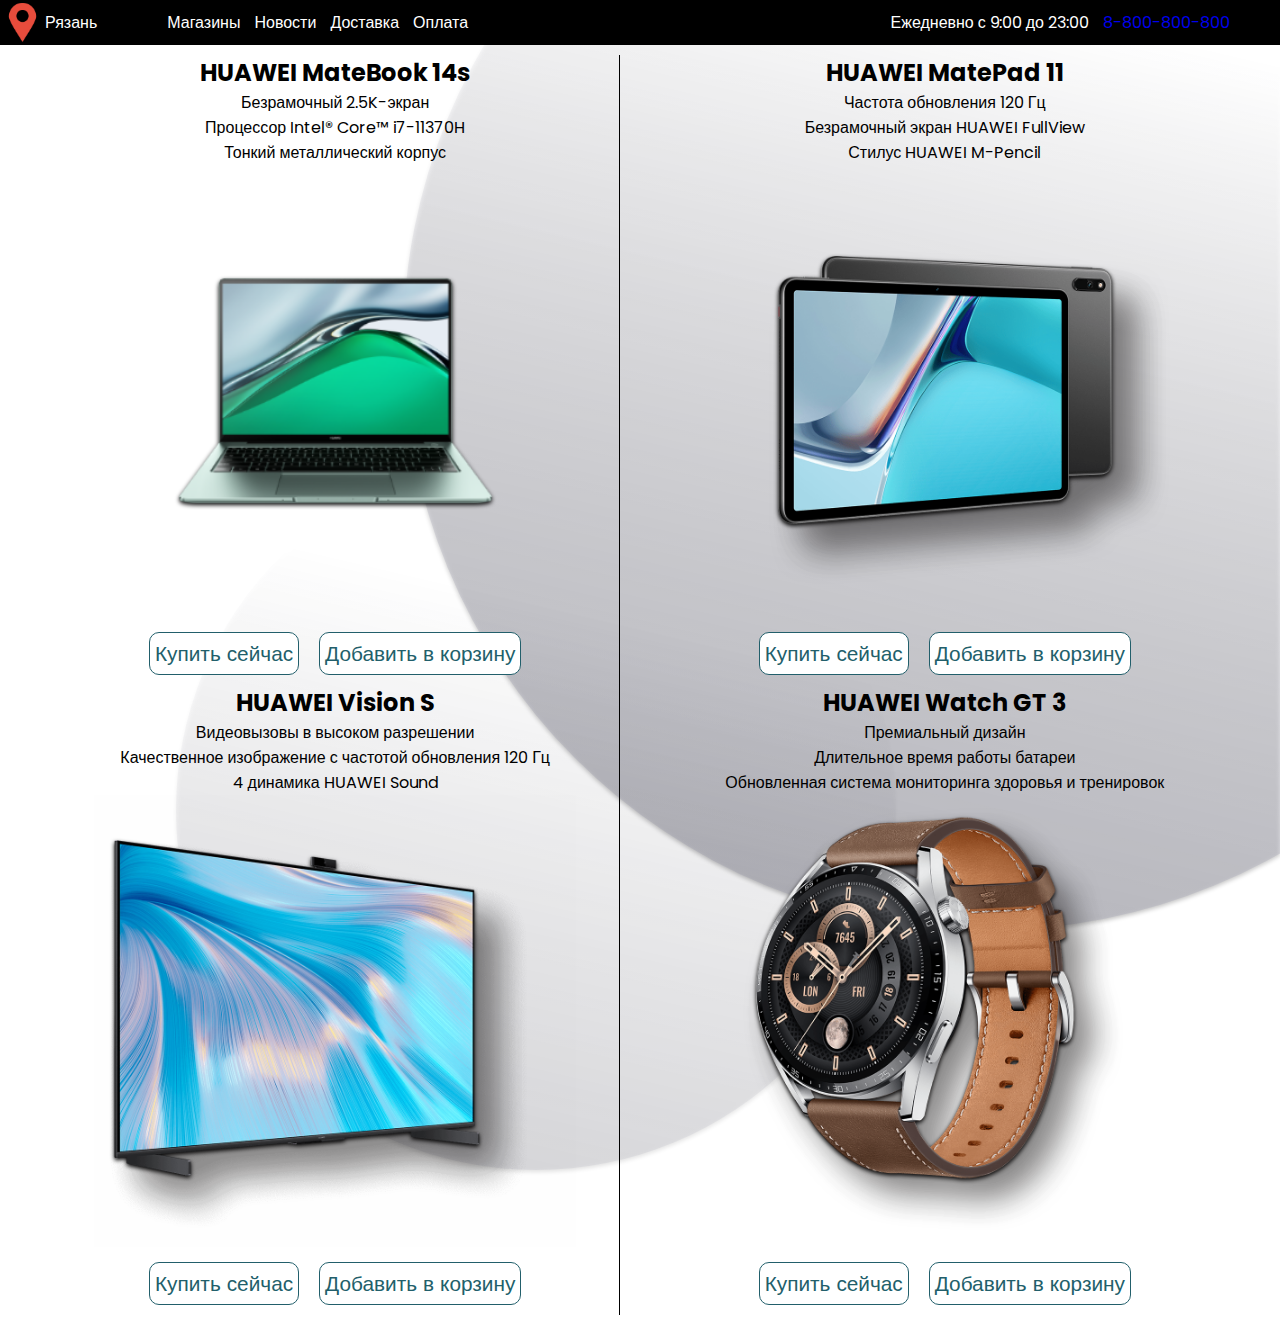
==== products/index.html @ 0e1d16d0 "Add files via upload" ====
<!DOCTYPE html>
<html>
<head>
	<meta charset="utf-8">
	<meta name="viewport" content="width=device-width, initial-scale=1">
	<link rel="stylesheet" type="text/css" href="stylecss.css">
	<link rel="preconnect" href="https://fonts.googleapis.com">
	<link rel="preconnect" href="https://fonts.gstatic.com" crossorigin>
	<link href="https://fonts.googleapis.com/css2?family=Poppins:wght@100&display=swap" rel="stylesheet">
		<title>
			Products
		</title>
</head>
<body>
	<header class="header">
		<div class="top_header">
			<div class="left_head">
				<div class="location">
					<img src="img/location.png" alt="location">
					<a class="city" href="#">Рязань</a>
					<div class="navigation">
						<ul class="nav">
							<li><a class="navbar" href="#">Магазины</a></li>
							<li><a class="navbar" href="#">Новости</a></li>
							<li><a class="navbar" href="#">Доставка</a></li>
							<li><a class="navbar" href="#">Оплата</a></li>
						</ul>
					</div>
				</div>
			</div>
			<div class="right_head">
				<div class="timework">
					Ежедневно с 9:00 до 23:00
					<a href="#" class="phonenum">8-800-800-800</a>
				</div>
				
			</div>
		</div>
	</header>
<section>
	<div class="matebook">
		<h2> HUAWEI MateBook 14s</h2>
		<p>Безрамочный 2.5K-экран</p>
		<p>Процессор Intel® Core™ i7-11370H</p>
		<p>Тонкий металлический корпус</p>
		<img src="img/matebook1.png" alt="matebook">
			<div class="buttons">
				<button class="buy">Купить сейчас</button>
				<button class="buy">Добавить в корзину</button>
			</div>
	</div>
	<div class="matepad">
		<h2>HUAWEI MatePad 11</h2>
		<p>Частота обновления 120 Гц</p>
		<p>Безрамочный экран HUAWEI FullView</p>
		<p>Стилус HUAWEI M-Pencil</p>
		<img src="img/matepad1.png" alt="matepad">
			<div class="buttons">
				<button class="buy">Купить сейчас</button>
				<button class="buy">Добавить в корзину</button>
			</div>
	</div>
	<div class="vision">
		<h2>HUAWEI Vision S</h2>
		<p>Видеовызовы в высоком разрешении</p>
		<p>Качественное изображение с частотой обновления 120 Гц</p>
		<p>4 динамика HUAWEI Sound</p>
		<img src="img/vision1.png" alt="vision">
			<div class="buttons">
				<button class="buy">Купить сейчас</button>
				<button class="buy">Добавить в корзину</button>
			</div>
	</div>
	<div class="watch">
		<h2>HUAWEI Watch GT 3</h2>
		<p>Премиальный дизайн</p>
		<p>Длительное время работы батареи</p>
		<p>Обновленная система мониторинга здоровья и тренировок</p>
		<img src="img/watch1.png" alt="watch">
			<div class="buttons">
				<button class="buy">Купить сейчас</button>
				<button class="buy">Добавить в корзину</button>
			</div>
	</div>
			<img class="big-circle" src="./img/big-eclipse.svg" alt="" />
			<img class="medium-circle" src="./img/mid-eclipse.svg" alt="" />
			
</section>
</body>
</html>
---- products/stylecss.css ----
*{
	font-family: 'Poppins', sans-serif;
	margin: 0;
	padding: 0;
}
.location img{
	height: 5vh;
}
.top_header{
	display: flex;
	justify-content: space-between;
	color: white;
	background-color: black;
	align-items: center;
}
.navbar{
	color: white;
}
.city{
	color: white;
}

ul.nav li{
	display: inline-block;
	padding-right: 10px;

}
a{
	text-decoration: none;
}
.navigation{
	position: relative;
	margin-left: 70px;
}

.location{
	display: flex;
	align-items: center;	
}
.right_head{
	padding-right: 40px;
}
a.phonenum{
	padding: 10px;
}

section{
	flex-wrap: wrap;
	display: flex;
	flex-direction: row;
	align-items: center;
	text-align: center;
	padding: 10px;
	justify-content: space-evenly;
}

section img{
	height: 50vh;
	animation: drop 2.5s ease;
	filter: drop-shadow(0px 2px 2px black);
}
@keyframes drop {
	0% {
		opacity: 0;
		transform: translateY(-80px);
	}
	100% {
		opacity: 1;
		transform: translateY(0px);
	}
}
.matebook{
	width: 45%;
	border-right: 1px solid black;
	
}
.matepad{
	width: 45%;
}
.vision{
	width: 45%;
	border-right: 1px solid black;

	
}
.watch{
	width: 45%;
}
.buy{
	border-radius: 10px;
	border: 1px solid #225F6B;
	font-size: 1.3em;
	background-color: white;
	color: #225F6B;
	margin: 10px;
	padding: 5px;
}
.buttons{
	display: flex;
    justify-content: center
}
.buttons :hover{
	background-color: #90A9AF;
	cursor: pointer;
}
.big-circle {
	position: absolute;
	top: 30px;
	right: 0px;
	z-index: -1;
	opacity: 0.5;
	height: 100%;
}
.medium-circle {
	position: absolute;
	top: 50%;
	right: 30%;
	z-index: -1;
	height: 80%;
	opacity: 0.4;
}
/* adaptive*/
@media screen and (max-width: 1024px) {
	

}
@media screen and (max-width:980px) {
	.header{
		min-width: 980px;
	}
	section{
		min-width: 980px;
	}
	.buttons{
		display: flex;
    	flex-direction: column;
    	width: 90%;
    	
		}
		section img{
			height: 35vh;
		}
		.timework{
			display: flex;
			align-items: center;
		}
		.buy{
			width: 100%;
		}
		.medium-circle,
	.big-circle {
		position: fixed;
	}
    }
@media screen and (max-width: 575px) {
section{
    flex-direction: column;
    inline-size: max-content;
    min-width: 575px;
	}
section img{
			height: 35vh;
		}
.matebook{
	border-right: none;
}
.vision{
	border-right: none;
}
.buttons{

}
.header{
	display: flex;
	min-width: 575px;
}
.medium-circle,
	.big-circle {
		position: fixed;
	}

}
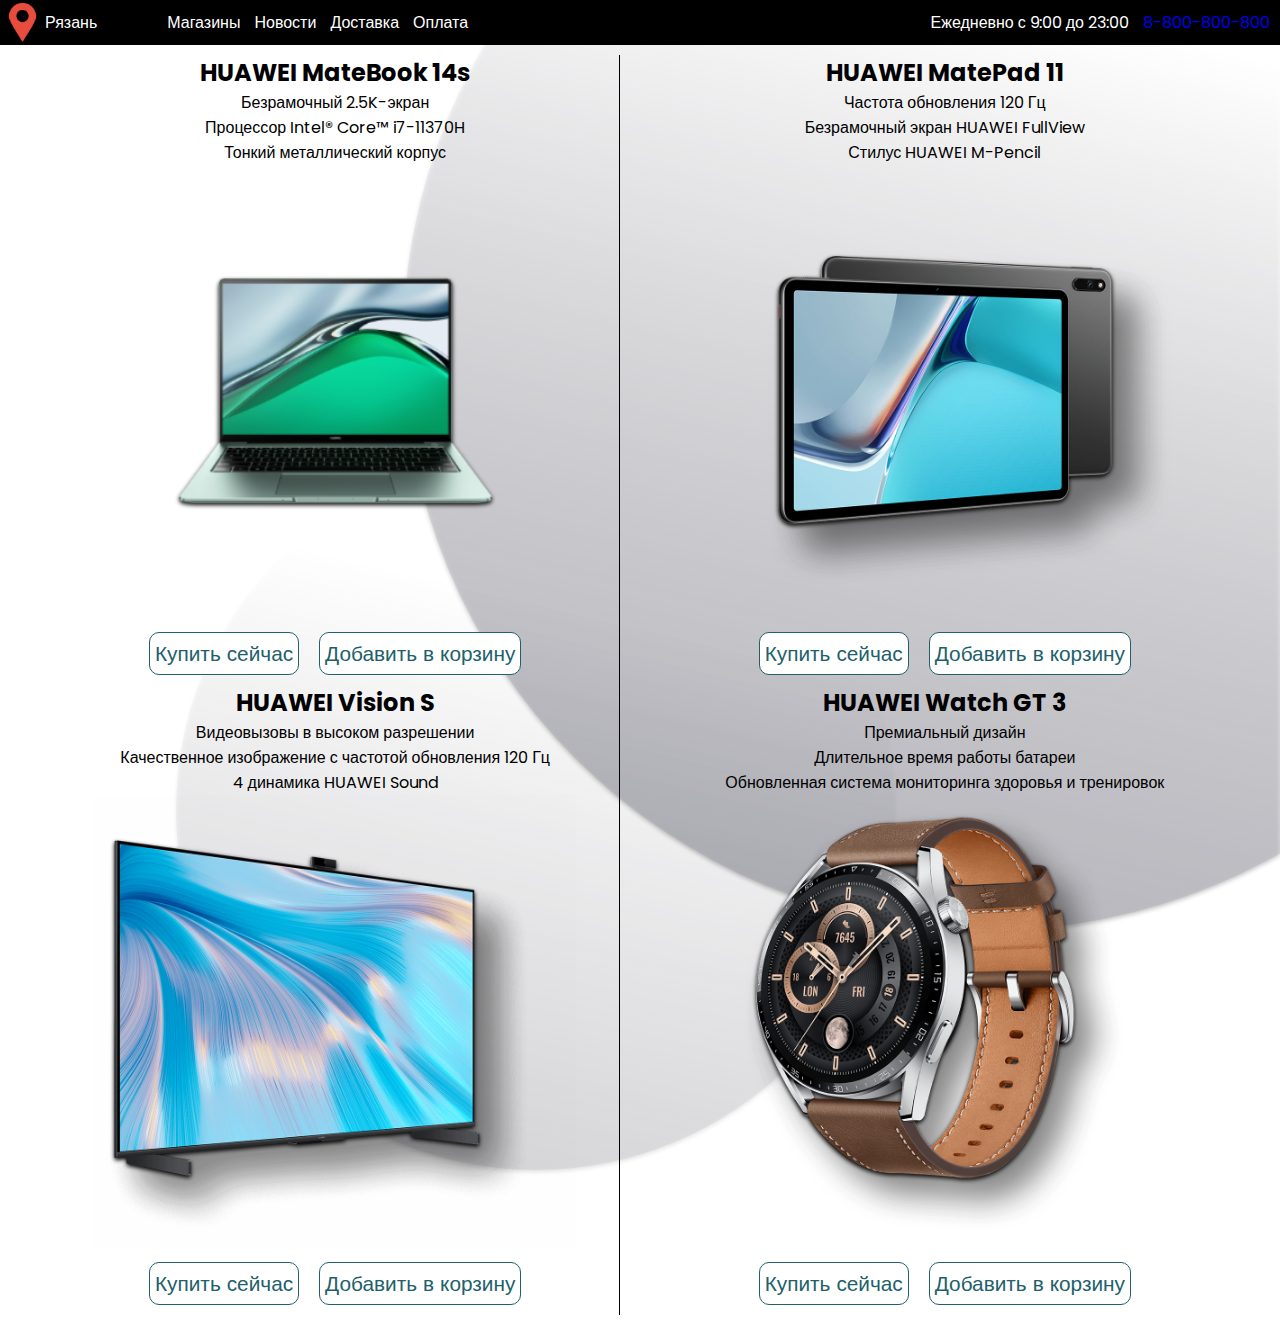
==== commit 5f99e2d8: "adaptive" ====
--- a/products/index.html
+++ b/products/index.html
@@ -12,8 +12,8 @@
 		</title>
 </head>
 <body>
-	<header class="header">
-		<div class="top_header">
+	
+		
 			<div class="left_head">
 				<div class="location">
 					<img src="img/location.png" alt="location">
@@ -26,14 +26,12 @@
 							<li><a class="navbar" href="#">Оплата</a></li>
 						</ul>
 					</div>
-				</div>
-			</div>
+				</div>	
 			<div class="right_head">
 				<div class="timework">
 					Ежедневно с 9:00 до 23:00
 					<a href="#" class="phonenum">8-800-800-800</a>
-				</div>
-				
+				</div>	
 			</div>
 		</div>
 	</header>
--- a/products/stylecss.css
+++ b/products/stylecss.css
@@ -3,10 +3,14 @@
 	margin: 0;
 	padding: 0;
 }
+body{
+	/*position: absolute;
+	height: 100%;*/
+}
 .location img{
 	height: 5vh;
 }
-.top_header{
+.left_head{
 	display: flex;
 	justify-content: space-between;
 	color: white;
@@ -38,7 +42,7 @@
 	align-items: center;	
 }
 .right_head{
-	padding-right: 40px;
+	
 }
 a.phonenum{
 	padding: 10px;
@@ -126,10 +130,10 @@
 }
 @media screen and (max-width:980px) {
 	.header{
-		min-width: 980px;
+		
 	}
 	section{
-		min-width: 980px;
+		
 	}
 	.buttons{
 		display: flex;
@@ -155,11 +159,10 @@
 @media screen and (max-width: 575px) {
 section{
     flex-direction: column;
-    inline-size: max-content;
-    min-width: 575px;
+    
 	}
 section img{
-			height: 35vh;
+			height: 25vh;
 		}
 .matebook{
 	border-right: none;
@@ -170,10 +173,13 @@
 .buttons{
 
 }
-.header{
-	display: flex;
-	min-width: 575px;
+.left_head{
+
 }
+.navigation{
+	margin-left: 0px;
+}
+
 .medium-circle,
 	.big-circle {
 		position: fixed;
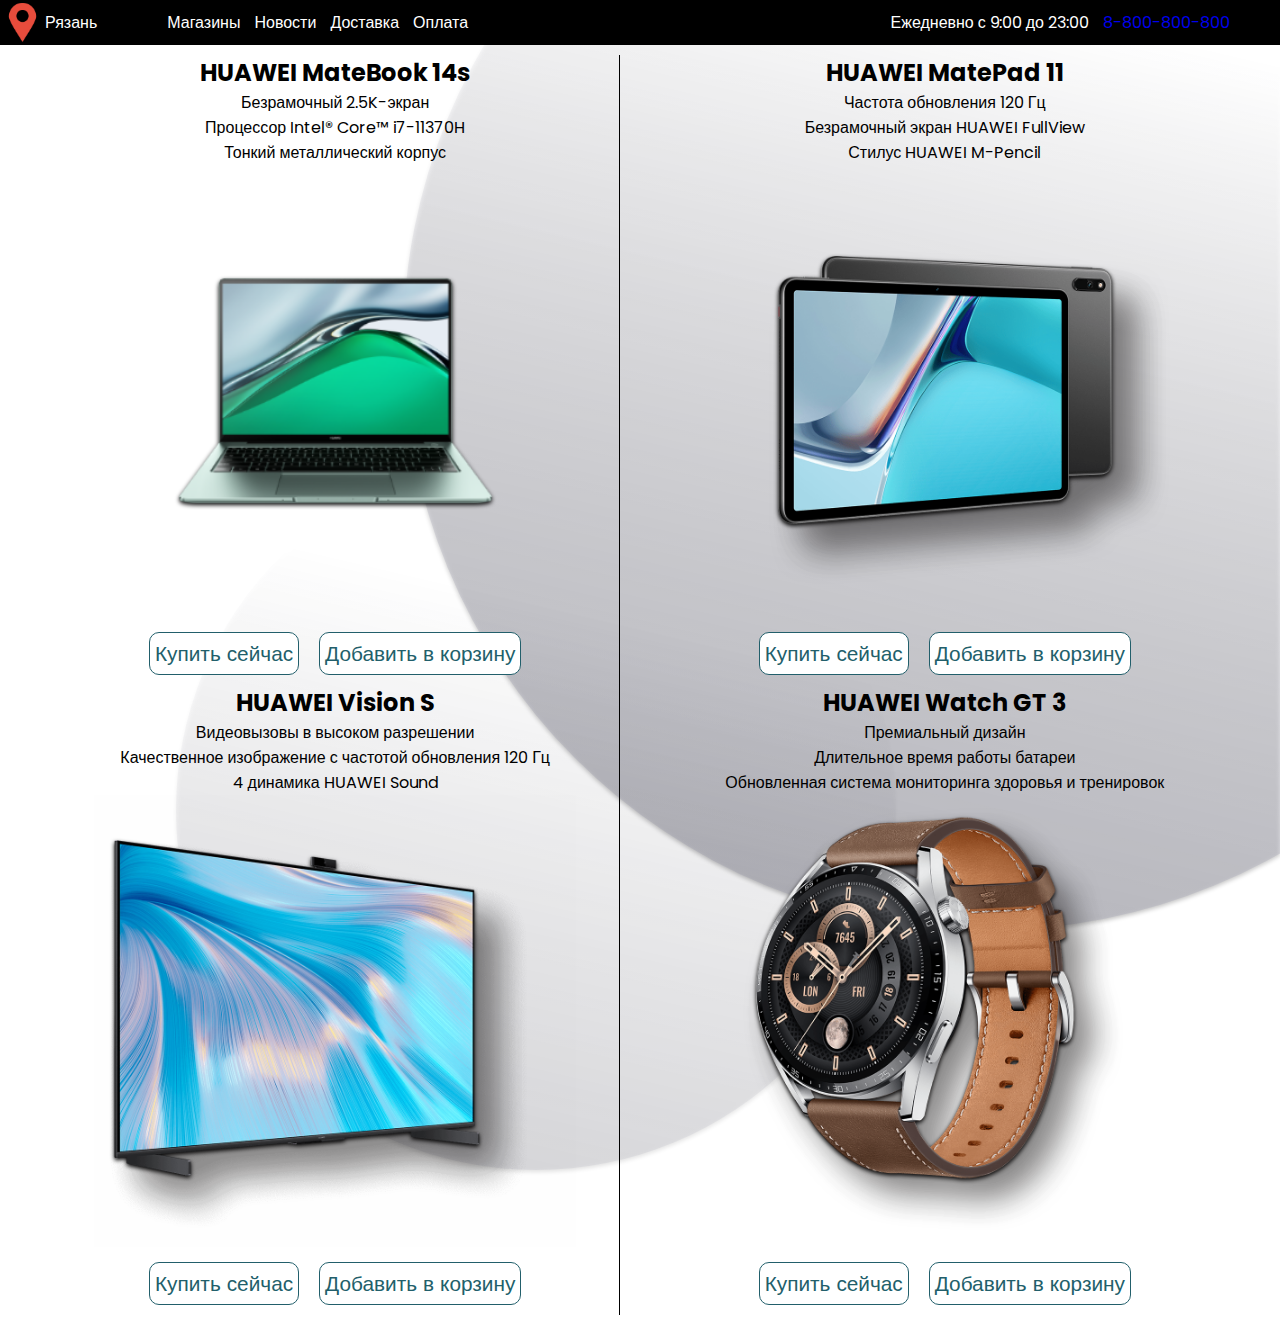
==== commit c36ba37d: "Revert "adaptive"" ====
--- a/products/index.html
+++ b/products/index.html
@@ -12,8 +12,8 @@
 		</title>
 </head>
 <body>
-	
-		
+	<header class="header">
+		<div class="top_header">
 			<div class="left_head">
 				<div class="location">
 					<img src="img/location.png" alt="location">
@@ -26,12 +26,14 @@
 							<li><a class="navbar" href="#">Оплата</a></li>
 						</ul>
 					</div>
-				</div>	
+				</div>
+			</div>
 			<div class="right_head">
 				<div class="timework">
 					Ежедневно с 9:00 до 23:00
 					<a href="#" class="phonenum">8-800-800-800</a>
-				</div>	
+				</div>
+				
 			</div>
 		</div>
 	</header>
--- a/products/stylecss.css
+++ b/products/stylecss.css
@@ -3,14 +3,10 @@
 	margin: 0;
 	padding: 0;
 }
-body{
-	/*position: absolute;
-	height: 100%;*/
-}
 .location img{
 	height: 5vh;
 }
-.left_head{
+.top_header{
 	display: flex;
 	justify-content: space-between;
 	color: white;
@@ -42,7 +38,7 @@
 	align-items: center;	
 }
 .right_head{
-	
+	padding-right: 40px;
 }
 a.phonenum{
 	padding: 10px;
@@ -130,10 +126,10 @@
 }
 @media screen and (max-width:980px) {
 	.header{
-		
+		min-width: 980px;
 	}
 	section{
-		
+		min-width: 980px;
 	}
 	.buttons{
 		display: flex;
@@ -159,10 +155,11 @@
 @media screen and (max-width: 575px) {
 section{
     flex-direction: column;
-    
+    inline-size: max-content;
+    min-width: 575px;
 	}
 section img{
-			height: 25vh;
+			height: 35vh;
 		}
 .matebook{
 	border-right: none;
@@ -173,13 +170,10 @@
 .buttons{
 
 }
-.left_head{
-
+.header{
+	display: flex;
+	min-width: 575px;
 }
-.navigation{
-	margin-left: 0px;
-}
-
 .medium-circle,
 	.big-circle {
 		position: fixed;
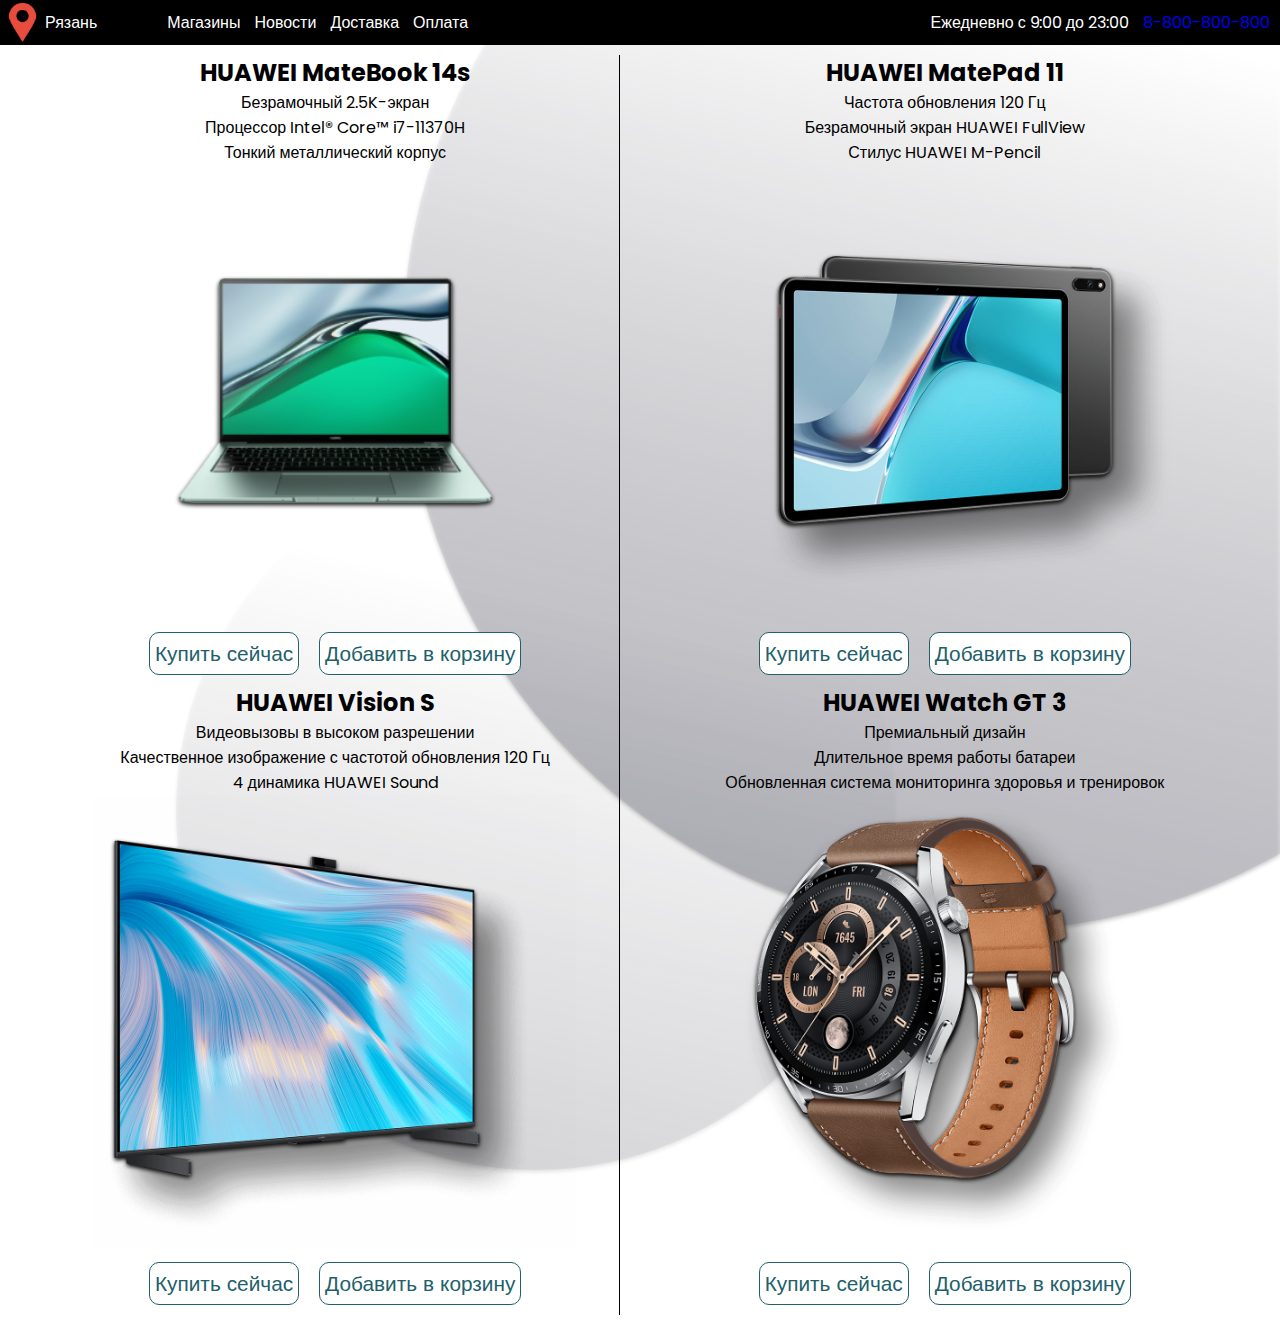
==== commit bb02daa8: "Revert "Revert "adaptive""" ====
--- a/products/index.html
+++ b/products/index.html
@@ -12,8 +12,8 @@
 		</title>
 </head>
 <body>
-	<header class="header">
-		<div class="top_header">
+	
+		
 			<div class="left_head">
 				<div class="location">
 					<img src="img/location.png" alt="location">
@@ -26,14 +26,12 @@
 							<li><a class="navbar" href="#">Оплата</a></li>
 						</ul>
 					</div>
-				</div>
-			</div>
+				</div>	
 			<div class="right_head">
 				<div class="timework">
 					Ежедневно с 9:00 до 23:00
 					<a href="#" class="phonenum">8-800-800-800</a>
-				</div>
-				
+				</div>	
 			</div>
 		</div>
 	</header>
--- a/products/stylecss.css
+++ b/products/stylecss.css
@@ -3,10 +3,14 @@
 	margin: 0;
 	padding: 0;
 }
+body{
+	/*position: absolute;
+	height: 100%;*/
+}
 .location img{
 	height: 5vh;
 }
-.top_header{
+.left_head{
 	display: flex;
 	justify-content: space-between;
 	color: white;
@@ -38,7 +42,7 @@
 	align-items: center;	
 }
 .right_head{
-	padding-right: 40px;
+	
 }
 a.phonenum{
 	padding: 10px;
@@ -126,10 +130,10 @@
 }
 @media screen and (max-width:980px) {
 	.header{
-		min-width: 980px;
+		
 	}
 	section{
-		min-width: 980px;
+		
 	}
 	.buttons{
 		display: flex;
@@ -155,11 +159,10 @@
 @media screen and (max-width: 575px) {
 section{
     flex-direction: column;
-    inline-size: max-content;
-    min-width: 575px;
+    
 	}
 section img{
-			height: 35vh;
+			height: 25vh;
 		}
 .matebook{
 	border-right: none;
@@ -170,10 +173,13 @@
 .buttons{
 
 }
-.header{
-	display: flex;
-	min-width: 575px;
+.left_head{
+
 }
+.navigation{
+	margin-left: 0px;
+}
+
 .medium-circle,
 	.big-circle {
 		position: fixed;
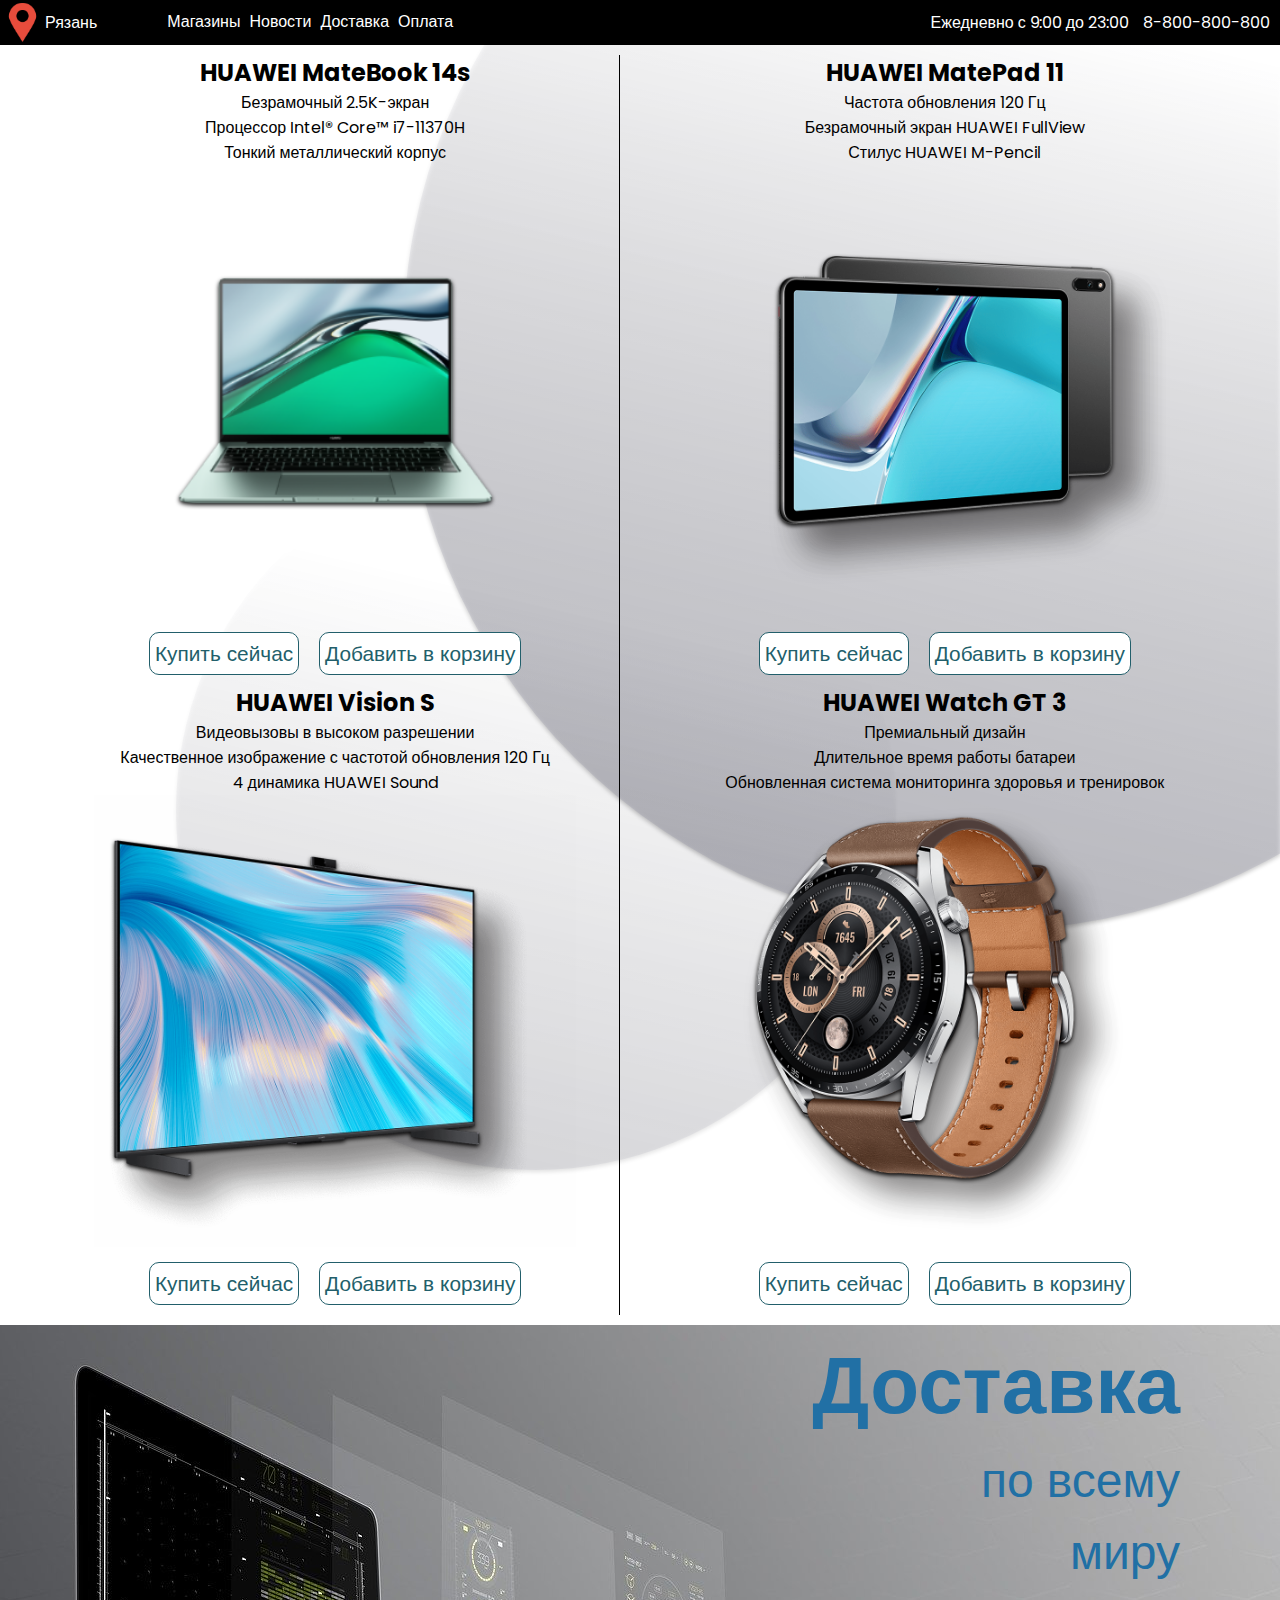
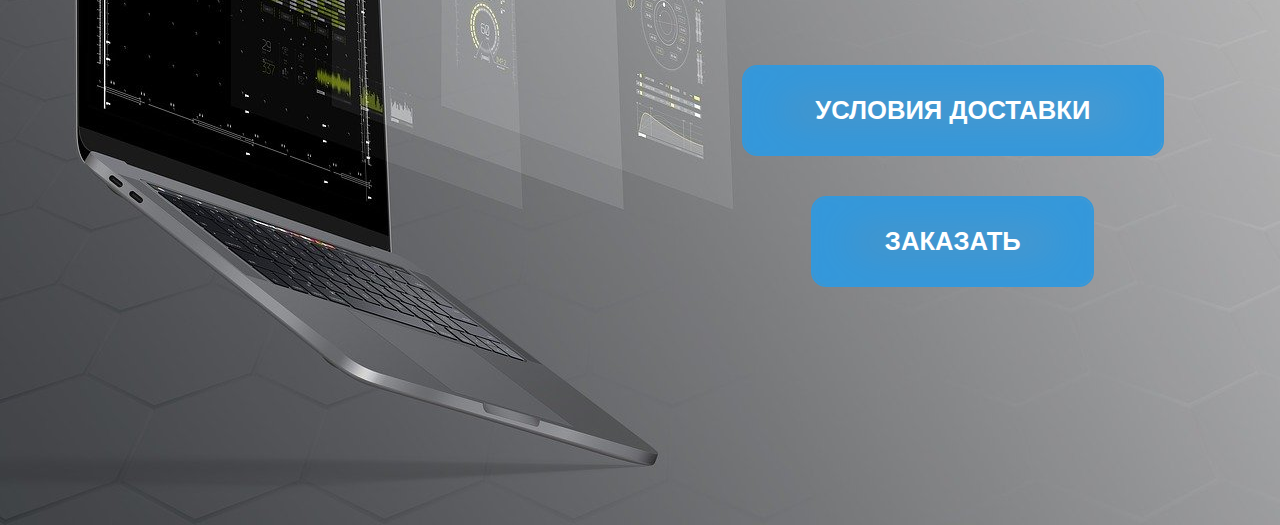
==== commit 557e1b13: "dostavka adaptive" ====
--- a/products/index.html
+++ b/products/index.html
@@ -84,5 +84,18 @@
 			<img class="medium-circle" src="./img/mid-eclipse.svg" alt="" />
 			
 </section>
+<div class="delivery">
+	<img src="img/dostavka.jpg" alt="Delivery">
+	<div class="delivery_text">
+		<h2>Доставка</h2>
+		<p>по всему</p>
+		<p>миру</p>
+	</div>
+	<div class="delivery_buttons">
+		<input class="button_delivery" type="button" value="Условия доставки">
+		<input class="button_delivery" type="button" value="Заказать">
+	</div>
+</div>
+		
 </body>
 </html>--- a/products/stylecss.css
+++ b/products/stylecss.css
@@ -26,12 +26,31 @@
 
 ul.nav li{
 	display: inline-block;
-	padding-right: 10px;
+	padding-right: 5px;
 
 }
 a{
 	text-decoration: none;
 }
+.nav a {
+	text-decoration:none;
+	line-height: 1; 
+	color:white;
+}
+.nav a:after {
+	display: block;
+	content: "";
+	height: 3px; 
+	width: 0%; 
+	background-color: white; 
+	text-decoration: none;	
+	transition: width 0.4s ease-in-out;
+}
+.nav a:hover:after,
+.nav a:focus:after {
+	width: 100%;
+}
+
 .navigation{
 	position: relative;
 	margin-left: 70px;
@@ -46,6 +65,7 @@
 }
 a.phonenum{
 	padding: 10px;
+	color: white;
 }
 
 section{
@@ -75,17 +95,14 @@
 }
 .matebook{
 	width: 45%;
-	border-right: 1px solid black;
-	
+	border-right: 1px solid black;	
 }
 .matepad{
 	width: 45%;
 }
 .vision{
 	width: 45%;
-	border-right: 1px solid black;
-
-	
+	border-right: 1px solid black;	
 }
 .watch{
 	width: 45%;
@@ -123,6 +140,84 @@
 	height: 80%;
 	opacity: 0.4;
 }
+.delivery{
+	position: relative;
+}
+.delivery img{
+	position: absolute;
+	width: 100%;
+}
+.delivery_text{
+    /* position: absolute; */
+    position: absolute;
+    z-index: 2;
+    display: flex;
+    /* width: 100%; */
+    flex-direction: column;
+    align-items: end;
+    
+    right: 100px;
+}
+.delivery_text h2{
+	font-size: 5em;
+	color: #2170a5;
+}
+.delivery_text p{
+	font-size: 3em;
+	color: #2170a5;
+}
+.delivery_buttons {
+    display: flex;
+    top: 20em;
+    right: 6em;
+    align-items: center;
+    flex-direction: column;
+    position: absolute;
+}
+.button_delivery {
+  box-sizing: border-box;
+  -webkit-appearance: none;
+     -moz-appearance: none;
+          appearance: none;
+  background-color: transparent;
+  border: 2px solid #e74c3c;
+  border-radius: 0.6em;
+  color: #e74c3c;
+  cursor: pointer;
+  display: -webkit-box;
+  display: -webkit-flex;
+  display: -ms-flexbox;
+  display: flex;
+  -webkit-align-self: center;
+      -ms-flex-item-align: center;
+          align-self: center;
+  
+  font-size: 1.6rem;
+  font-weight: 400;
+  line-height: 1;
+  margin: 20px;
+  padding: 1.2em 2.8em;
+  text-decoration: none;
+  text-align: center;
+  text-transform: uppercase;
+  font-family: 'Montserrat', sans-serif;
+  font-weight: 700;
+}
+.button_delivery:hover, .delivery_button:focus {
+  color: #fff;
+  outline: 0;
+}
+.button_delivery {
+  border-color: #3498db;
+  color: #fff;
+  box-shadow: 0 0 40px 40px #3498db inset, 0 0 0 0 #3498db;
+  -webkit-transition: all 150ms ease-in-out;
+  transition: all 150ms ease-in-out;
+}
+.button_delivery:hover {
+  box-shadow: 0 0 10px 0 #3498db inset, 0 0 10px 4px #3498db;
+}
+
 /* adaptive*/
 @media screen and (max-width: 1024px) {
 	
@@ -155,35 +250,104 @@
 	.big-circle {
 		position: fixed;
 	}
+	.delivery_buttons{
+		right: 10px;
+    	top: 11em;
+	}
+	.delivery_text{
+		right: 150px;
+    	align-items: center;
+    	flex-direction: row;
+    	top: 0px;	
     }
+	.delivery_text h2 {
+		font-size: 2em;
+		padding: 5px;
+    }
+    .delivery_text p{
+    	font-size: 2em;
+    	padding: 5px;
+
+    }
+    .button_delivery{
+    	font-size: 1.2em;
+    }
+}
 @media screen and (max-width: 575px) {
 section{
     flex-direction: column;
     
+    
 	}
 section img{
-			height: 25vh;
+			height: 30vh;
 		}
 .matebook{
 	border-right: none;
+	width: 100%;
+}
+.matepad{
+	width: 100%;
 }
 .vision{
 	border-right: none;
+	width: 100%;
+}
+.watch{
+	width: 100%;
 }
 .buttons{
-
+	width: 70%;
+    margin-left: 40px;
 }
 .left_head{
+	flex-direction: column;
+
 
 }
 .navigation{
-	margin-left: 0px;
+	margin-left: 5px;
 }
 
 .medium-circle,
 	.big-circle {
 		position: fixed;
 	}
-
+.location{
+	flex-wrap: wrap;
+    justify-content: center;
+}
+.right_head{
+	flex-direction: column;
+
+}
+.timework{
+	flex-direction: column;
+}
+a.phonenum{
+	padding: 0;
+}
+.delivery_text {
+    right: 40px;
+    align-items: center;
+    top: 0px;
+   	flex-direction: column;
+}
+.delivery_text h2 {
+    font-size: 1em;
+}
+.delivery_text p {
+    font-size: 1em;
+    font-weight: 600;
+}
+.delivery_buttons {
+    right: 0px;
+    top: 6em;
+}
+.button_delivery {
+    padding: 0.4em 0.4em;
+    margin: 10px;
+    font-size: 0.8em;
+}
 }
 	
